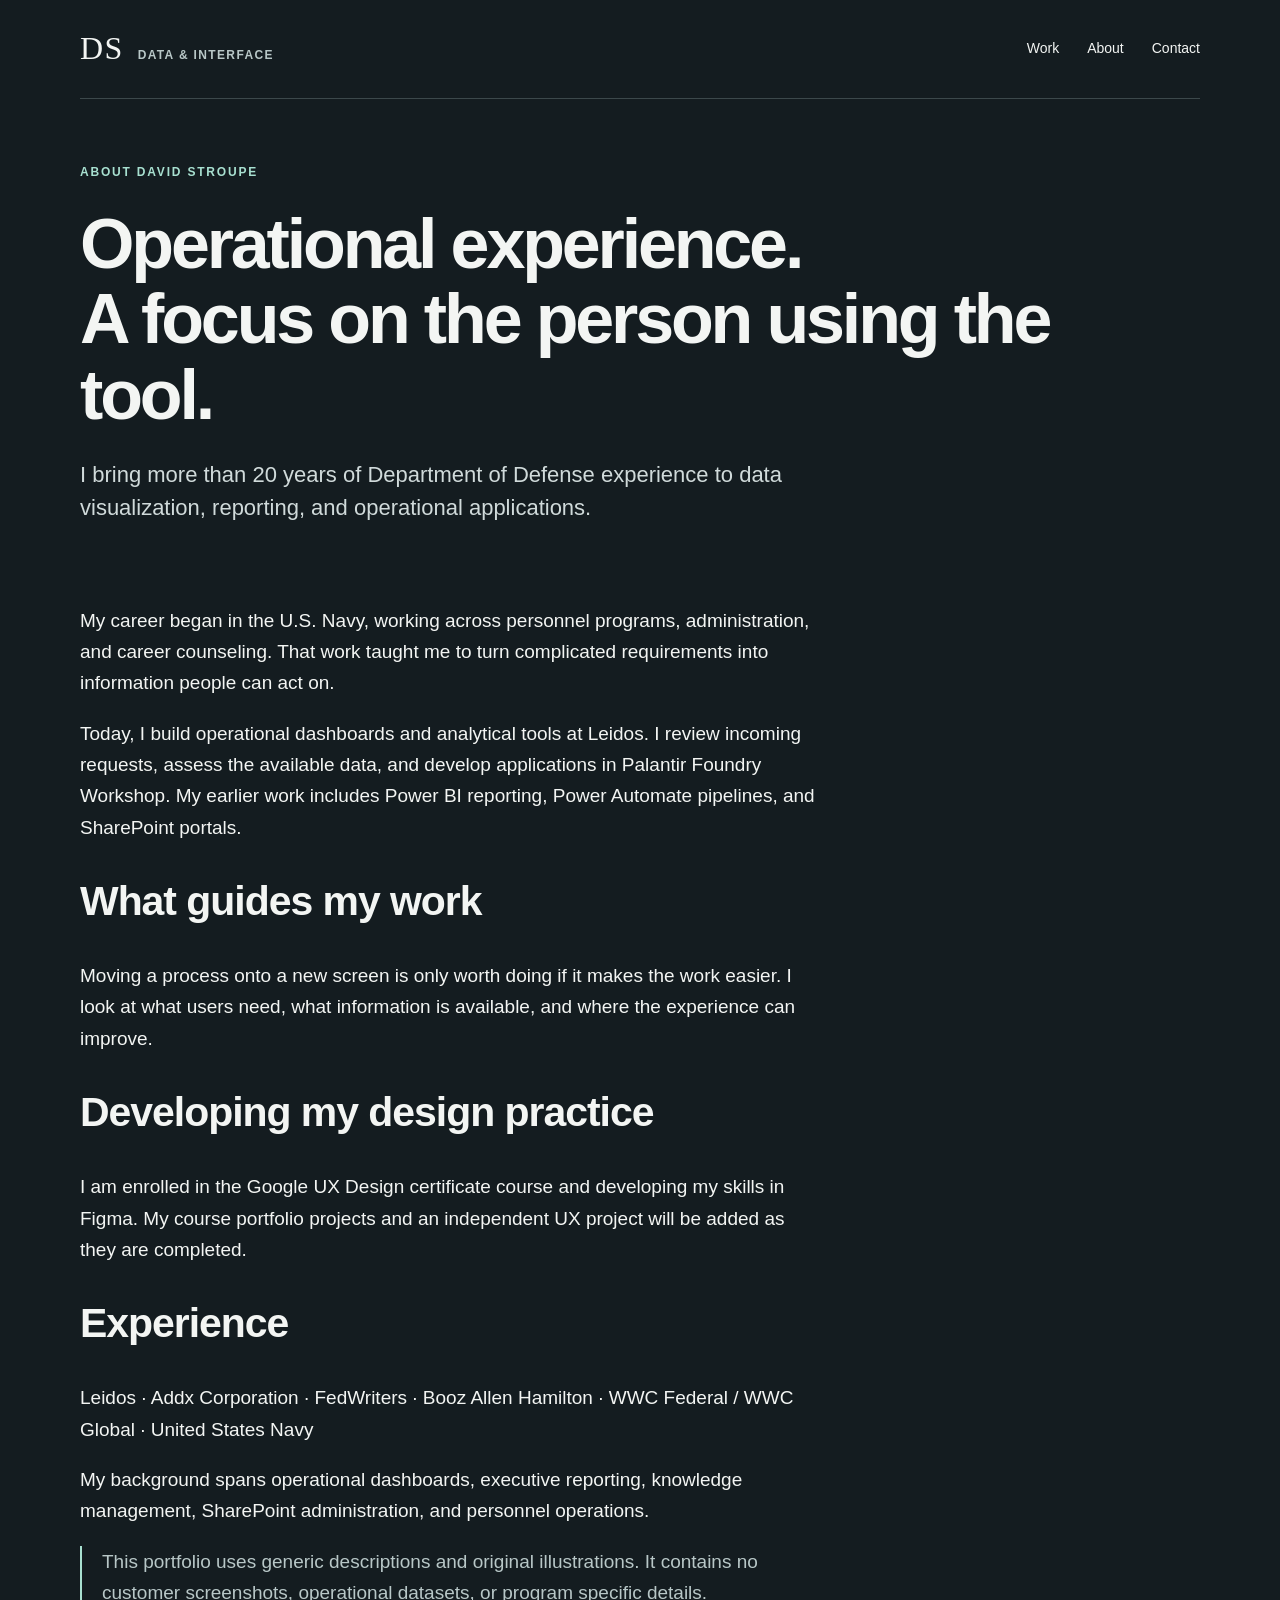
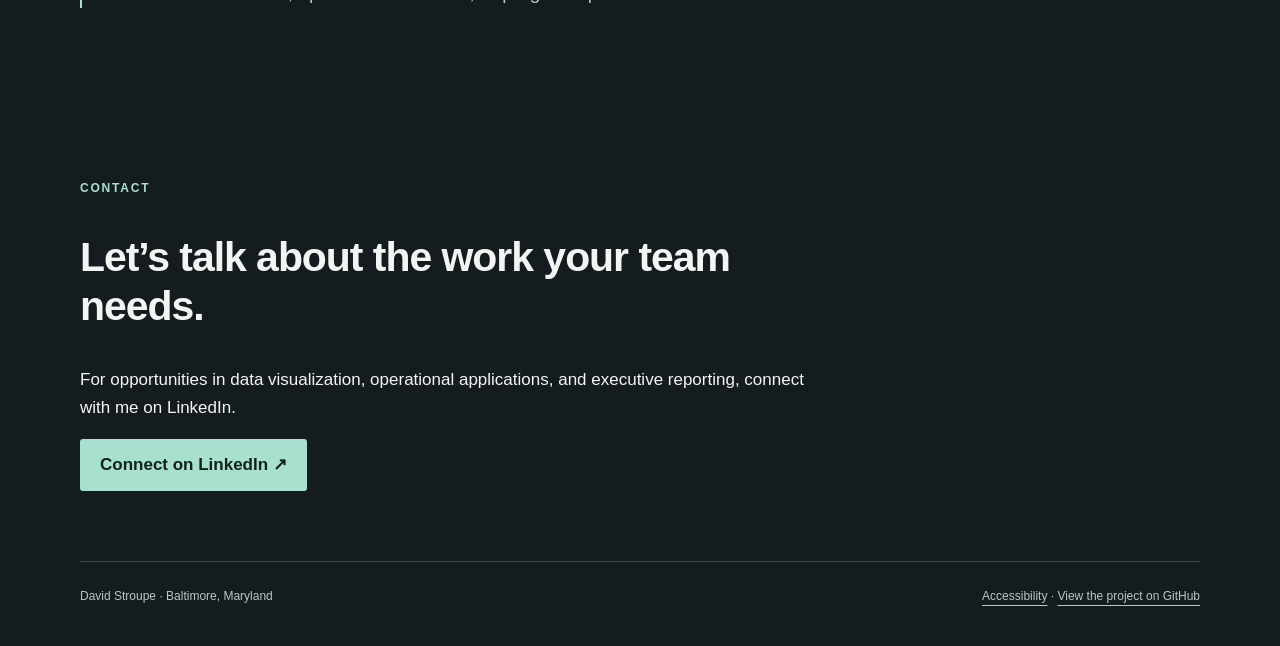
==== about.html @ ca9e8dee "Start the portfolio with case studies and design notes" ====
<!doctype html><html lang="en"><head><meta charset="utf-8"><meta name="viewport" content="width=device-width,initial-scale=1"><meta name="description" content="David Stroupe is a U.S. Navy veteran and data visualization analyst with more than 20 years of DoD experience."><meta name="theme-color" content="#141c20"><title>About | David Stroupe</title><link rel="stylesheet" href="style.css"></head><body><a class="skip" href="#main">Skip to content</a><div class="wrap"><header><a class="brand" href="index.html" aria-label="David Stroupe home"><b>DS</b><span>DATA & INTERFACE</span></a><nav aria-label="Main navigation"><a href="index.html#work">Work</a><a href="about.html">About</a><a href="#contact">Contact</a></nav></header><main id="main"><div class="intro"><p class="eyebrow">About David Stroupe</p><h1>Operational experience.<br>A focus on the person using the tool.</h1><p class="lead">I bring more than 20 years of Department of Defense experience to data visualization, reporting, and operational applications.</p></div><div class="text-page"><p>My career began in the U.S. Navy, working across personnel programs, administration, and career counseling. That work taught me to turn complicated requirements into information people can act on.</p><p>Today, I build operational dashboards and analytical tools at Leidos. I review incoming requests, assess the available data, and develop applications in Palantir Foundry Workshop. My earlier work includes Power BI reporting, Power Automate pipelines, and SharePoint portals.</p><h2>What guides my work</h2><p>Moving a process onto a new screen is only worth doing if it makes the work easier. I look at what users need, what information is available, and where the experience can improve.</p><h2>Developing my design practice</h2><p>I am enrolled in the Google UX Design certificate course and developing my skills in Figma. My course portfolio projects and an independent UX project will be added as they are completed.</p><h2>Experience</h2><p>Leidos · Addx Corporation · FedWriters · Booz Allen Hamilton · WWC Federal / WWC Global · United States Navy</p><p>My background spans operational dashboards, executive reporting, knowledge management, SharePoint administration, and personnel operations.</p><p class="note">This portfolio uses generic descriptions and original illustrations. It contains no customer screenshots, operational datasets, or program specific details.</p></div></main><section class="contact" id="contact" aria-labelledby="contact-title"><p class="eyebrow">Contact</p><h2 id="contact-title">Let’s talk about the work your team needs.</h2><p>For opportunities in data visualization, operational applications, and executive reporting, connect with me on LinkedIn.</p><a class="button" href="https://www.linkedin.com/in/david-stroupe/">Connect on LinkedIn ↗</a></section><footer><span>David Stroupe · Baltimore, Maryland</span><span><a href="accessibility.html">Accessibility</a> · <a href="https://github.com/dnstroupe/data-design-portfolio">View the project on GitHub</a></span></footer></div></body></html>
---- style.css ----
*{box-sizing:border-box}html{scroll-behavior:smooth}body{margin:0;background:#141c20;color:#f3f5f3;font:17px/1.65 Arial,Helvetica,sans-serif}a{color:inherit;text-underline-offset:5px}a:hover{color:#a8e0d0}a:focus-visible,button:focus-visible{outline:3px solid #a8e0d0;outline-offset:6px}.skip{position:absolute;top:-90px;background:#fff;color:#111;padding:12px;z-index:5}.skip:focus{top:0}.wrap{max-width:1200px;margin:auto;padding:0 40px}header{display:flex;justify-content:space-between;align-items:center;padding:30px 0;border-bottom:1px solid #3c484b}.brand{text-decoration:none;font-weight:700;letter-spacing:.08em}.brand b{font:32px Georgia,serif;margin-right:14px}.brand span{font-size:12px;color:#b8c7c7}nav{display:flex;gap:28px;font-size:14px}nav a{text-decoration:none}.eyebrow{color:#a8e0d0;font-size:12px;letter-spacing:.15em;text-transform:uppercase;font-weight:700}.intro{padding:52px 0 40px;max-width:980px}h1{font-size:clamp(40px,5.7vw,70px);line-height:1.08;letter-spacing:-.045em;font-weight:600;margin:24px 0}h2{font-size:clamp(28px,3.2vw,42px);line-height:1.2;letter-spacing:-.025em}h3{font-size:22px;line-height:1.3}p{max-width:740px}.lead{font-size:22px;color:#d0dada;line-height:1.5;max-width:790px}.meta{color:#b8c7c7;font-size:14px}.actions{display:flex;gap:26px;align-items:center;margin-top:30px;flex-wrap:wrap}.button{display:inline-block;padding:12px 20px;background:#a8e0d0;color:#11221e;text-decoration:none;font-weight:700;border-radius:3px}.button:hover{background:#d0f2e8;color:#11221e}.section{padding:65px 0;border-top:1px solid #3c484b}.section-head{display:flex;justify-content:space-between;gap:30px;align-items:baseline}.work-grid{display:grid;grid-template-columns:1fr 1fr;gap:48px 30px}.work{text-decoration:none;display:block}.work h3{margin:18px 0 8px}.work p{margin:8px 0;color:#b8c7c7}.work:hover h3{text-decoration:underline}.visual{background:#eaf0ee;color:#243c38;padding:26px;border-radius:6px;overflow:hidden;min-height:245px}.visual.large{padding:34px;min-height:330px}.vtop{display:flex;justify-content:space-between;gap:12px;border-bottom:1px solid #bccbc5;padding-bottom:16px;font-size:12px;letter-spacing:.08em;text-transform:uppercase}.board{display:grid;grid-template-columns:1.6fr 1fr;gap:20px;padding-top:20px}.panel{background:#fff;border:1px solid #ced9d4;padding:20px;border-radius:4px}.row{display:flex;justify-content:space-between;gap:15px;padding:13px 0;border-bottom:1px solid #d8e1dc;font-size:13px}.tag{font-size:12px;background:#d2e8df;color:#234c3c;padding:3px 8px;border-radius:3px;white-space:nowrap}.label{font-size:12px;color:#435f56}.bar{height:9px;background:#528f7d;margin:14px 0;border-radius:2px}.flow{display:flex;align-items:center;gap:9px;margin:42px 0}.step{flex:1;background:white;border:1px solid #b7cbc2;padding:17px 10px;text-align:center;font-size:13px}.caption{font-size:12px;color:#b8c7c7;margin:12px 0 0}.case-grid{display:grid;grid-template-columns:230px 1fr;gap:75px}.case-grid article section{margin:0 0 40px}.case-grid article h2{font-size:28px}.facts{font-size:14px;color:#b8c7c7}.facts dt{color:#a8e0d0;margin-top:22px;font-size:12px;text-transform:uppercase;letter-spacing:.08em}.facts dd{margin:5px 0}.quote{font-size:30px;line-height:1.4;max-width:900px}.contact{padding:70px 0}.contact h2{max-width:700px}footer{border-top:1px solid #3c484b;padding:25px 0 40px;font-size:12px;color:#b8c7c7;display:flex;justify-content:space-between;gap:20px}.text-page{max-width:850px;padding-bottom:70px}.text-page p{font-size:19px}.note{border-left:2px solid #a8e0d0;padding-left:20px;color:#b8c7c7}.indexline{display:flex;gap:25px;flex-wrap:wrap;color:#b8c7c7;font-size:14px;margin:25px 0}.about-columns{display:grid;grid-template-columns:1fr 1fr;gap:60px}@media(max-width:700px){.wrap{padding:0 22px}header{padding:22px 0;align-items:flex-start}.brand span{display:none}nav{gap:16px;font-size:13px}.intro{padding:50px 0 35px}.lead{font-size:19px}.work-grid,.case-grid,.about-columns{grid-template-columns:1fr;gap:30px}.section{padding:42px 0}.section-head{display:block}.visual,.visual.large{padding:16px;min-height:0}.board{grid-template-columns:1fr}.board .panel:last-child{display:block}.flow{flex-direction:column;align-items:stretch;margin:22px 0}.flow .arrow{transform:rotate(90deg);align-self:center}.facts{display:block}.facts dt{margin-top:0}.facts dd{margin-bottom:18px}footer{flex-direction:column}.quote{font-size:24px}}@media(prefers-reduced-motion:reduce){html{scroll-behavior:auto}}
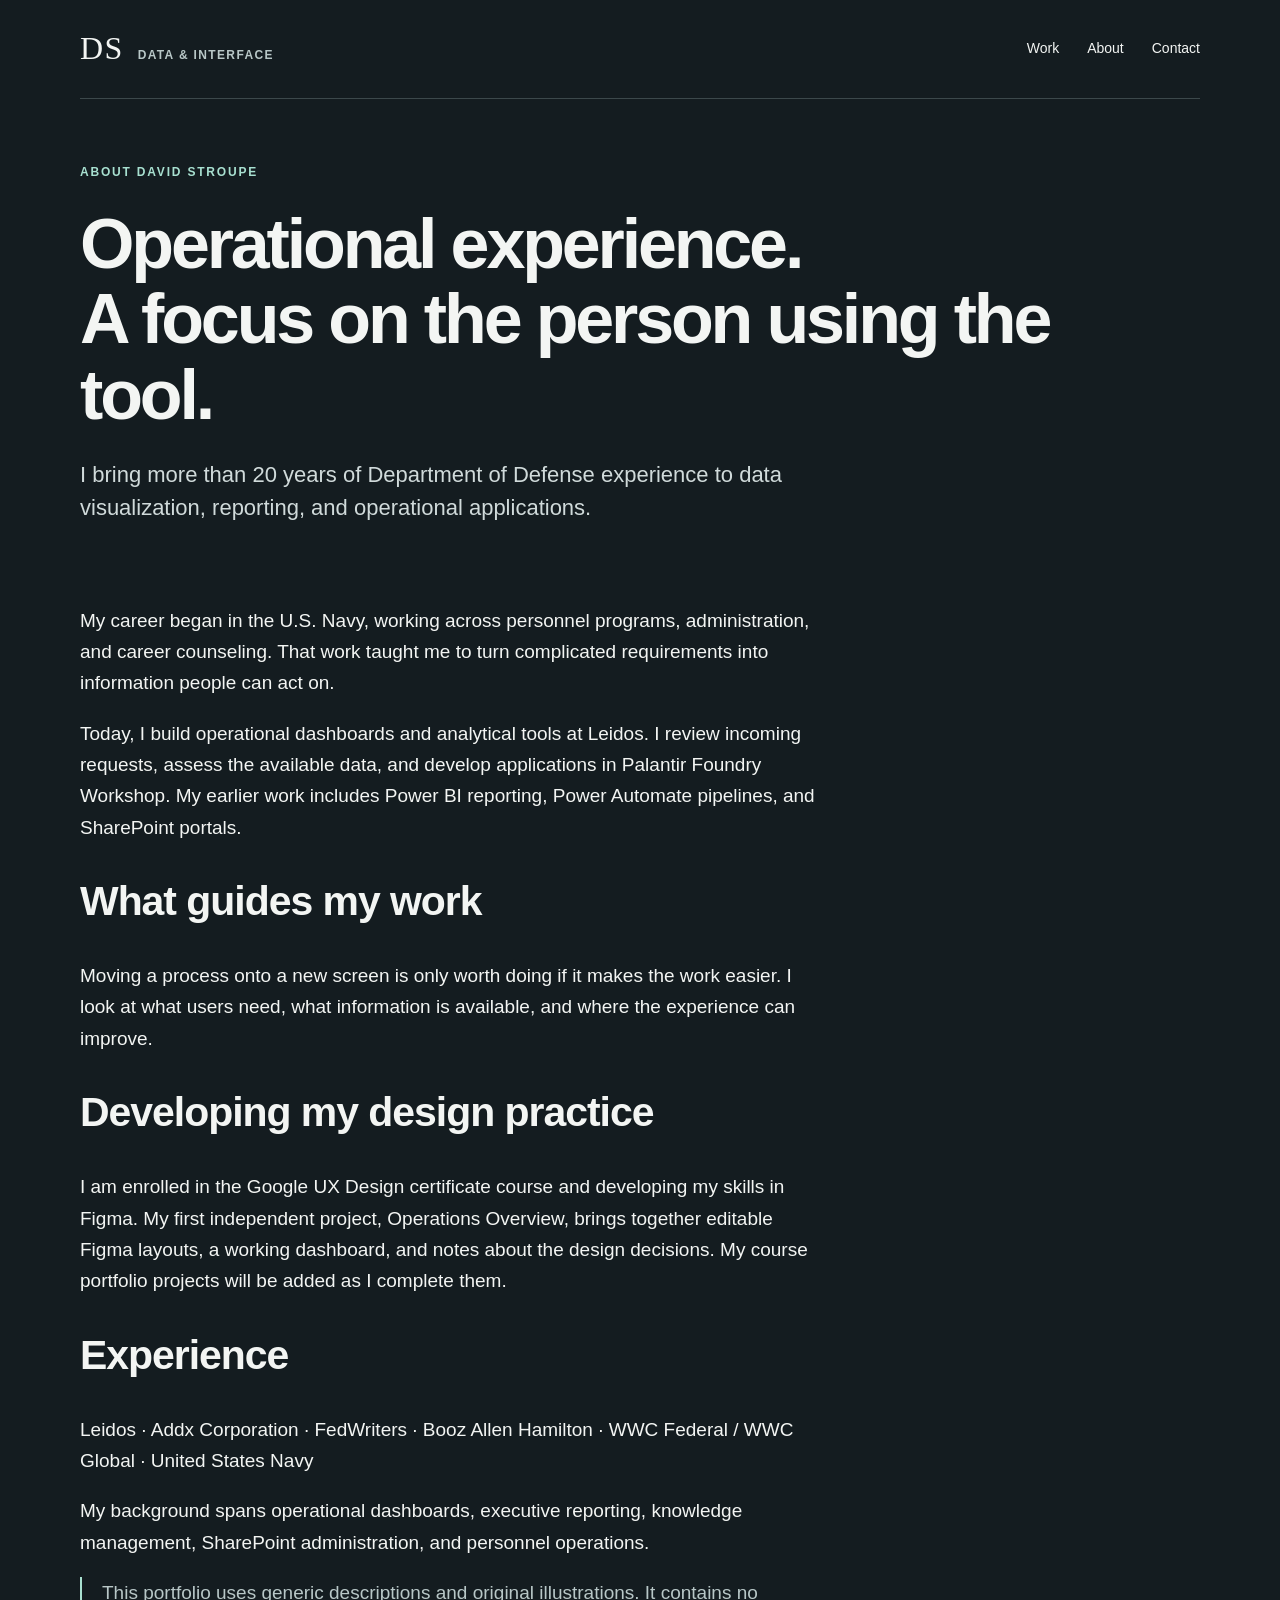
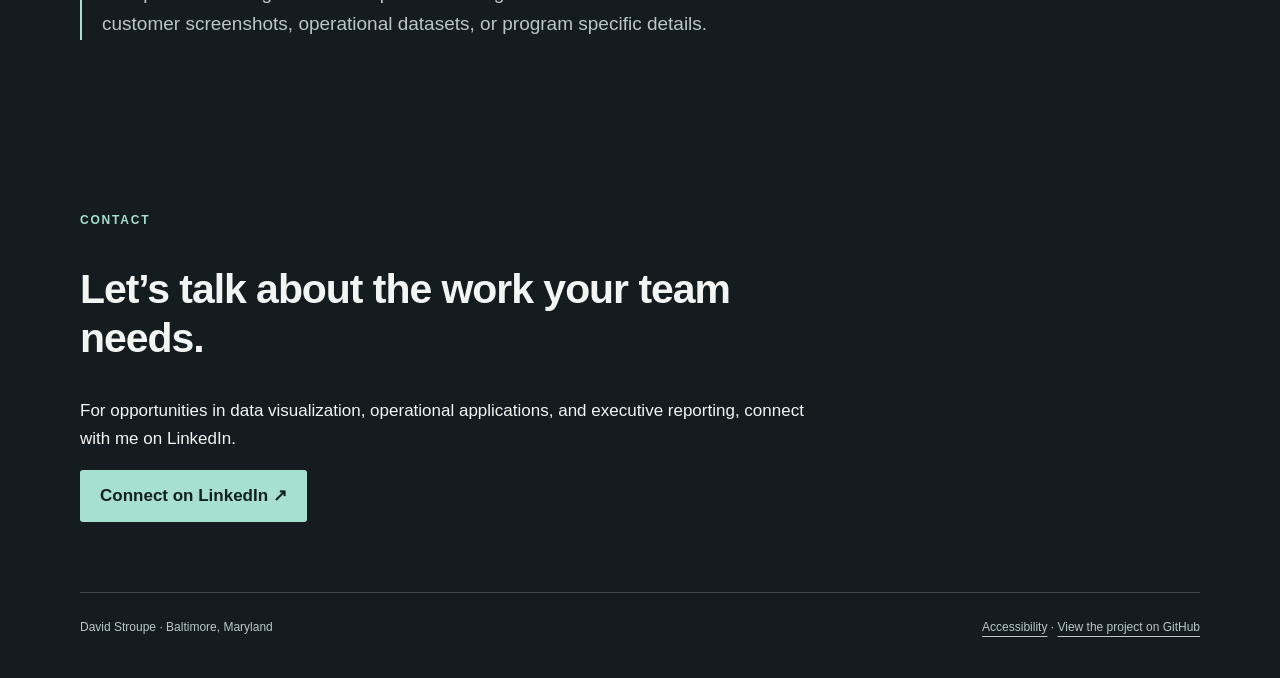
==== commit eaa62f24: "Feature Operations Overview in the portfolio" ====
--- a/about.html
+++ b/about.html
@@ -1 +1 @@
-<!doctype html><html lang="en"><head><meta charset="utf-8"><meta name="viewport" content="width=device-width,initial-scale=1"><meta name="description" content="David Stroupe is a U.S. Navy veteran and data visualization analyst with more than 20 years of DoD experience."><meta name="theme-color" content="#141c20"><title>About | David Stroupe</title><link rel="stylesheet" href="style.css"></head><body><a class="skip" href="#main">Skip to content</a><div class="wrap"><header><a class="brand" href="index.html" aria-label="David Stroupe home"><b>DS</b><span>DATA & INTERFACE</span></a><nav aria-label="Main navigation"><a href="index.html#work">Work</a><a href="about.html">About</a><a href="#contact">Contact</a></nav></header><main id="main"><div class="intro"><p class="eyebrow">About David Stroupe</p><h1>Operational experience.<br>A focus on the person using the tool.</h1><p class="lead">I bring more than 20 years of Department of Defense experience to data visualization, reporting, and operational applications.</p></div><div class="text-page"><p>My career began in the U.S. Navy, working across personnel programs, administration, and career counseling. That work taught me to turn complicated requirements into information people can act on.</p><p>Today, I build operational dashboards and analytical tools at Leidos. I review incoming requests, assess the available data, and develop applications in Palantir Foundry Workshop. My earlier work includes Power BI reporting, Power Automate pipelines, and SharePoint portals.</p><h2>What guides my work</h2><p>Moving a process onto a new screen is only worth doing if it makes the work easier. I look at what users need, what information is available, and where the experience can improve.</p><h2>Developing my design practice</h2><p>I am enrolled in the Google UX Design certificate course and developing my skills in Figma. My course portfolio projects and an independent UX project will be added as they are completed.</p><h2>Experience</h2><p>Leidos · Addx Corporation · FedWriters · Booz Allen Hamilton · WWC Federal / WWC Global · United States Navy</p><p>My background spans operational dashboards, executive reporting, knowledge management, SharePoint administration, and personnel operations.</p><p class="note">This portfolio uses generic descriptions and original illustrations. It contains no customer screenshots, operational datasets, or program specific details.</p></div></main><section class="contact" id="contact" aria-labelledby="contact-title"><p class="eyebrow">Contact</p><h2 id="contact-title">Let’s talk about the work your team needs.</h2><p>For opportunities in data visualization, operational applications, and executive reporting, connect with me on LinkedIn.</p><a class="button" href="https://www.linkedin.com/in/david-stroupe/">Connect on LinkedIn ↗</a></section><footer><span>David Stroupe · Baltimore, Maryland</span><span><a href="accessibility.html">Accessibility</a> · <a href="https://github.com/dnstroupe/data-design-portfolio">View the project on GitHub</a></span></footer></div></body></html>+<!doctype html><html lang="en"><head><meta charset="utf-8"><meta name="viewport" content="width=device-width,initial-scale=1"><meta name="description" content="David Stroupe is a U.S. Navy veteran and data visualization analyst with more than 20 years of DoD experience."><meta name="theme-color" content="#141c20"><title>About | David Stroupe</title><link rel="stylesheet" href="style.css"></head><body><a class="skip" href="#main">Skip to content</a><div class="wrap"><header><a class="brand" href="index.html" aria-label="David Stroupe home"><b>DS</b><span>DATA & INTERFACE</span></a><nav aria-label="Main navigation"><a href="index.html#work">Work</a><a href="about.html">About</a><a href="#contact">Contact</a></nav></header><main id="main"><div class="intro"><p class="eyebrow">About David Stroupe</p><h1>Operational experience.<br>A focus on the person using the tool.</h1><p class="lead">I bring more than 20 years of Department of Defense experience to data visualization, reporting, and operational applications.</p></div><div class="text-page"><p>My career began in the U.S. Navy, working across personnel programs, administration, and career counseling. That work taught me to turn complicated requirements into information people can act on.</p><p>Today, I build operational dashboards and analytical tools at Leidos. I review incoming requests, assess the available data, and develop applications in Palantir Foundry Workshop. My earlier work includes Power BI reporting, Power Automate pipelines, and SharePoint portals.</p><h2>What guides my work</h2><p>Moving a process onto a new screen is only worth doing if it makes the work easier. I look at what users need, what information is available, and where the experience can improve.</p><h2>Developing my design practice</h2><p>I am enrolled in the Google UX Design certificate course and developing my skills in Figma. My first independent project, Operations Overview, brings together editable Figma layouts, a working dashboard, and notes about the design decisions. My course portfolio projects will be added as I complete them.</p><h2>Experience</h2><p>Leidos · Addx Corporation · FedWriters · Booz Allen Hamilton · WWC Federal / WWC Global · United States Navy</p><p>My background spans operational dashboards, executive reporting, knowledge management, SharePoint administration, and personnel operations.</p><p class="note">This portfolio uses generic descriptions and original illustrations. It contains no customer screenshots, operational datasets, or program specific details.</p></div></main><section class="contact" id="contact" aria-labelledby="contact-title"><p class="eyebrow">Contact</p><h2 id="contact-title">Let’s talk about the work your team needs.</h2><p>For opportunities in data visualization, operational applications, and executive reporting, connect with me on LinkedIn.</p><a class="button" href="https://www.linkedin.com/in/david-stroupe/">Connect on LinkedIn ↗</a></section><footer><span>David Stroupe · Baltimore, Maryland</span><span><a href="accessibility.html">Accessibility</a> · <a href="https://github.com/dnstroupe/data-design-portfolio">View the project on GitHub</a></span></footer></div></body></html>
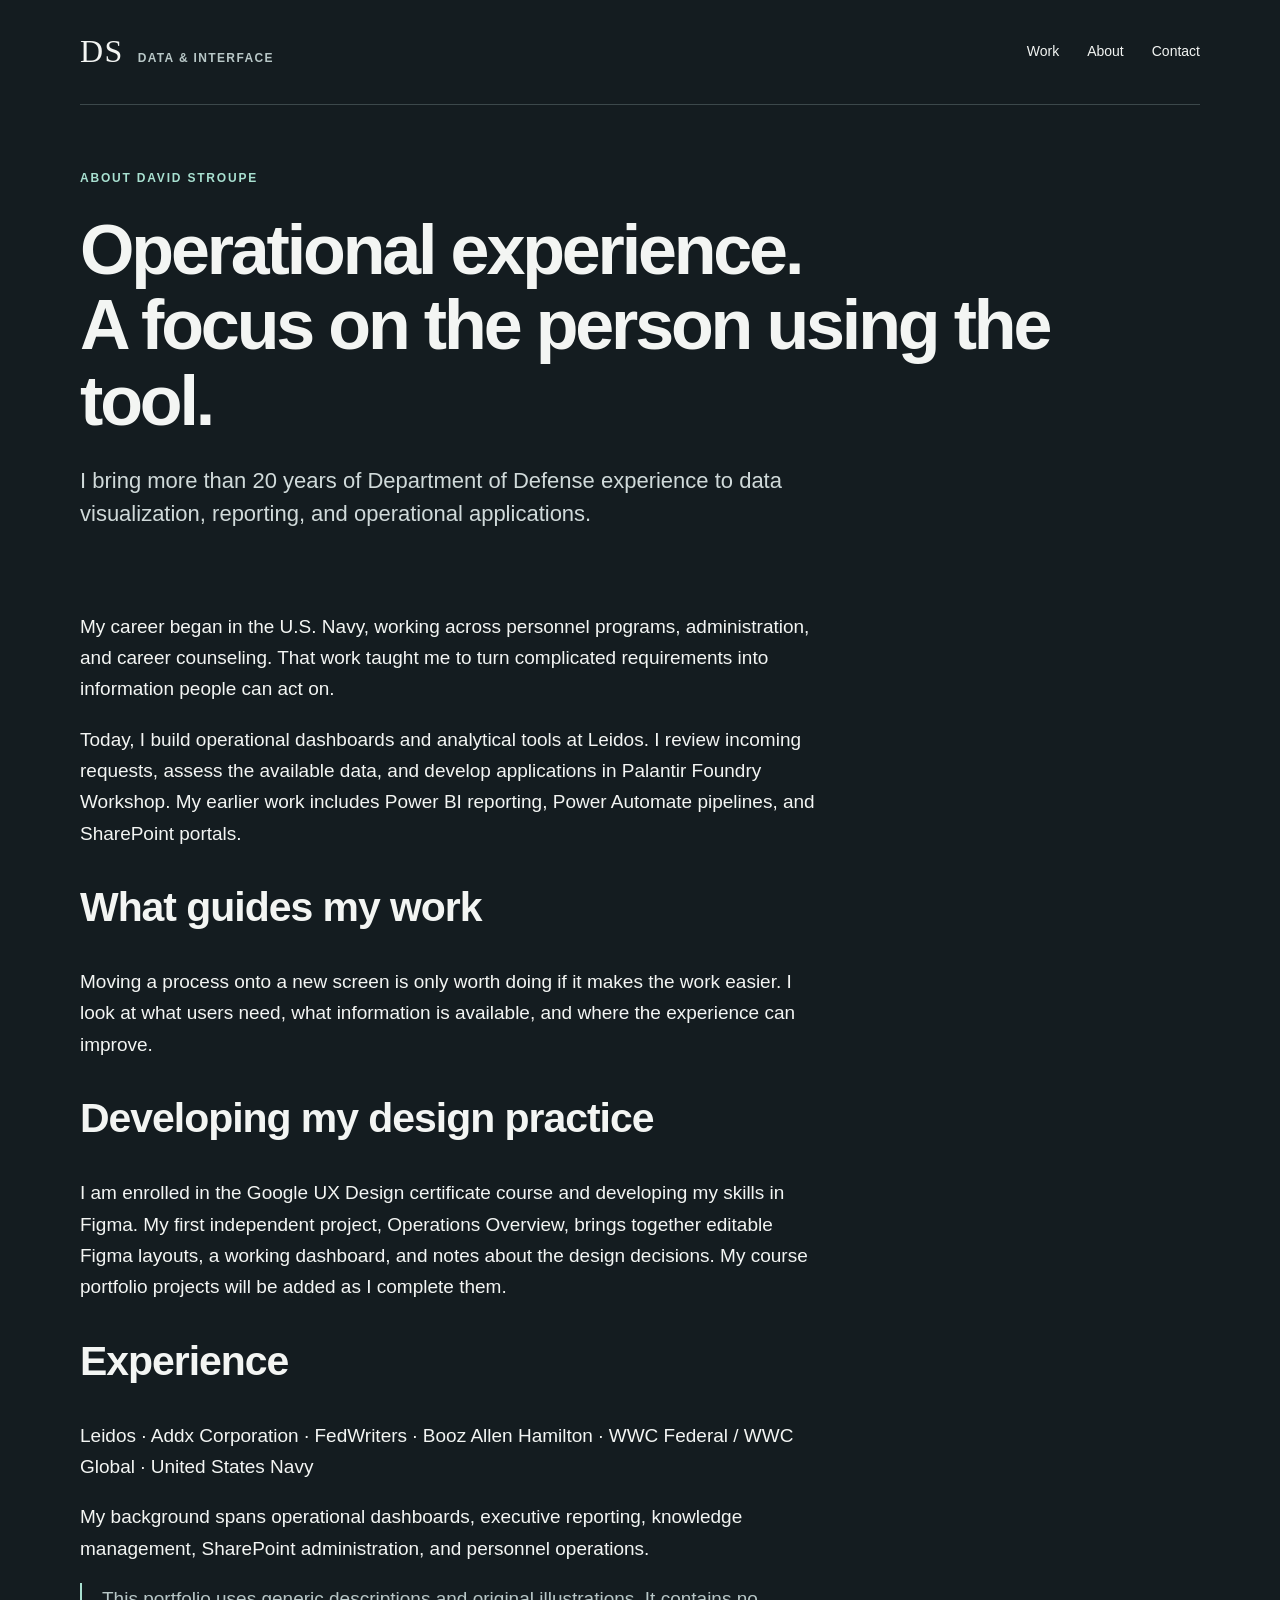
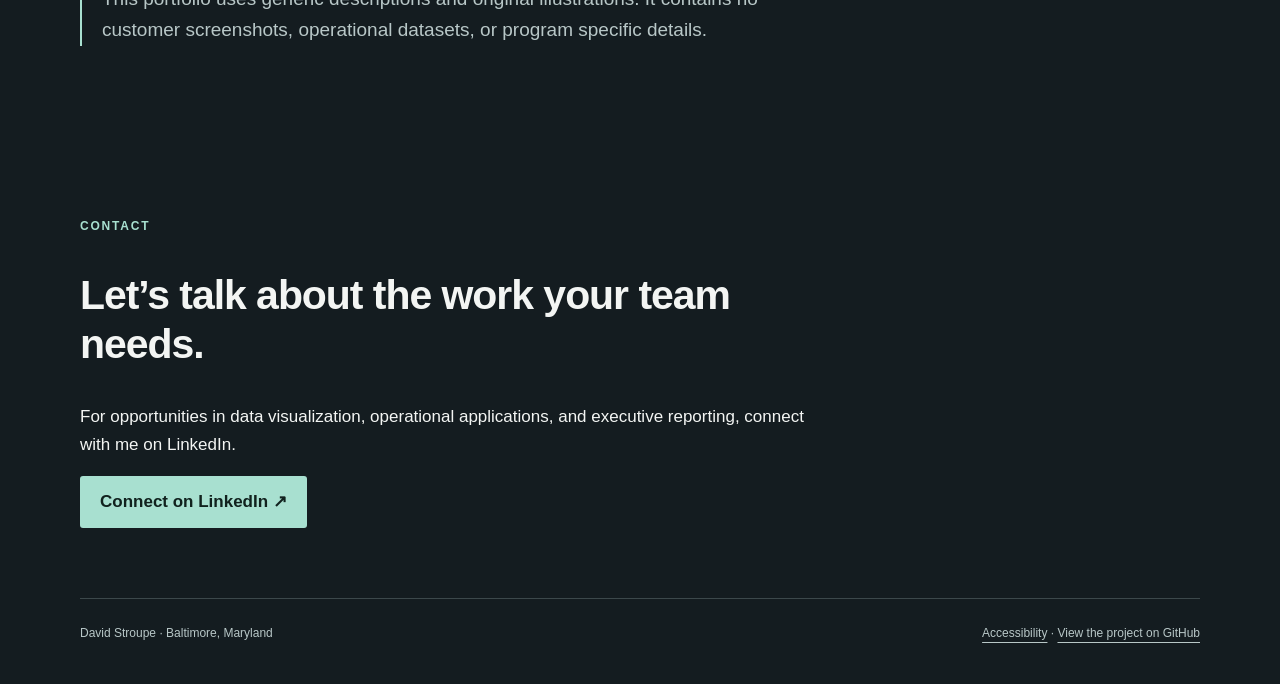
==== commit 05bb420b: "Strengthen focus and system contrast support" ====
--- a/about.html
+++ b/about.html
@@ -1 +1 @@
-<!doctype html><html lang="en"><head><meta charset="utf-8"><meta name="viewport" content="width=device-width,initial-scale=1"><meta name="description" content="David Stroupe is a U.S. Navy veteran and data visualization analyst with more than 20 years of DoD experience."><meta name="theme-color" content="#141c20"><title>About | David Stroupe</title><link rel="stylesheet" href="style.css"></head><body><a class="skip" href="#main">Skip to content</a><div class="wrap"><header><a class="brand" href="index.html" aria-label="David Stroupe home"><b>DS</b><span>DATA & INTERFACE</span></a><nav aria-label="Main navigation"><a href="index.html#work">Work</a><a href="about.html">About</a><a href="#contact">Contact</a></nav></header><main id="main"><div class="intro"><p class="eyebrow">About David Stroupe</p><h1>Operational experience.<br>A focus on the person using the tool.</h1><p class="lead">I bring more than 20 years of Department of Defense experience to data visualization, reporting, and operational applications.</p></div><div class="text-page"><p>My career began in the U.S. Navy, working across personnel programs, administration, and career counseling. That work taught me to turn complicated requirements into information people can act on.</p><p>Today, I build operational dashboards and analytical tools at Leidos. I review incoming requests, assess the available data, and develop applications in Palantir Foundry Workshop. My earlier work includes Power BI reporting, Power Automate pipelines, and SharePoint portals.</p><h2>What guides my work</h2><p>Moving a process onto a new screen is only worth doing if it makes the work easier. I look at what users need, what information is available, and where the experience can improve.</p><h2>Developing my design practice</h2><p>I am enrolled in the Google UX Design certificate course and developing my skills in Figma. My first independent project, Operations Overview, brings together editable Figma layouts, a working dashboard, and notes about the design decisions. My course portfolio projects will be added as I complete them.</p><h2>Experience</h2><p>Leidos · Addx Corporation · FedWriters · Booz Allen Hamilton · WWC Federal / WWC Global · United States Navy</p><p>My background spans operational dashboards, executive reporting, knowledge management, SharePoint administration, and personnel operations.</p><p class="note">This portfolio uses generic descriptions and original illustrations. It contains no customer screenshots, operational datasets, or program specific details.</p></div></main><section class="contact" id="contact" aria-labelledby="contact-title"><p class="eyebrow">Contact</p><h2 id="contact-title">Let’s talk about the work your team needs.</h2><p>For opportunities in data visualization, operational applications, and executive reporting, connect with me on LinkedIn.</p><a class="button" href="https://www.linkedin.com/in/david-stroupe/">Connect on LinkedIn ↗</a></section><footer><span>David Stroupe · Baltimore, Maryland</span><span><a href="accessibility.html">Accessibility</a> · <a href="https://github.com/dnstroupe/data-design-portfolio">View the project on GitHub</a></span></footer></div></body></html>+<!doctype html><html lang="en"><head><meta charset="utf-8"><meta name="viewport" content="width=device-width,initial-scale=1"><meta name="description" content="David Stroupe is a U.S. Navy veteran and data visualization analyst with more than 20 years of DoD experience."><meta name="theme-color" content="#141c20"><title>About | David Stroupe</title><link rel="stylesheet" href="style.css"></head><body><a class="skip" href="#main">Skip to content</a><div class="wrap"><header><a class="brand" href="index.html" aria-label="David Stroupe home"><b>DS</b><span>DATA & INTERFACE</span></a><nav aria-label="Main navigation"><a href="index.html#work">Work</a><a href="about.html">About</a><a href="#contact">Contact</a></nav></header><main id="main" tabindex="-1"><div class="intro"><p class="eyebrow">About David Stroupe</p><h1>Operational experience.<br>A focus on the person using the tool.</h1><p class="lead">I bring more than 20 years of Department of Defense experience to data visualization, reporting, and operational applications.</p></div><div class="text-page"><p>My career began in the U.S. Navy, working across personnel programs, administration, and career counseling. That work taught me to turn complicated requirements into information people can act on.</p><p>Today, I build operational dashboards and analytical tools at Leidos. I review incoming requests, assess the available data, and develop applications in Palantir Foundry Workshop. My earlier work includes Power BI reporting, Power Automate pipelines, and SharePoint portals.</p><h2>What guides my work</h2><p>Moving a process onto a new screen is only worth doing if it makes the work easier. I look at what users need, what information is available, and where the experience can improve.</p><h2>Developing my design practice</h2><p>I am enrolled in the Google UX Design certificate course and developing my skills in Figma. My first independent project, Operations Overview, brings together editable Figma layouts, a working dashboard, and notes about the design decisions. My course portfolio projects will be added as I complete them.</p><h2>Experience</h2><p>Leidos · Addx Corporation · FedWriters · Booz Allen Hamilton · WWC Federal / WWC Global · United States Navy</p><p>My background spans operational dashboards, executive reporting, knowledge management, SharePoint administration, and personnel operations.</p><p class="note">This portfolio uses generic descriptions and original illustrations. It contains no customer screenshots, operational datasets, or program specific details.</p></div></main><section class="contact" id="contact" aria-labelledby="contact-title"><p class="eyebrow">Contact</p><h2 id="contact-title">Let’s talk about the work your team needs.</h2><p>For opportunities in data visualization, operational applications, and executive reporting, connect with me on LinkedIn.</p><a class="button" href="https://www.linkedin.com/in/david-stroupe/">Connect on LinkedIn ↗</a></section><footer><span>David Stroupe · Baltimore, Maryland</span><span><a href="accessibility.html">Accessibility</a> · <a href="https://github.com/dnstroupe/data-design-portfolio">View the project on GitHub</a></span></footer></div></body></html>
--- a/style.css
+++ b/style.css
@@ -1 +1,2 @@
-*{box-sizing:border-box}html{scroll-behavior:smooth}body{margin:0;background:#141c20;color:#f3f5f3;font:17px/1.65 Arial,Helvetica,sans-serif}a{color:inherit;text-underline-offset:5px}a:hover{color:#a8e0d0}a:focus-visible,button:focus-visible{outline:3px solid #a8e0d0;outline-offset:6px}.skip{position:absolute;top:-90px;background:#fff;color:#111;padding:12px;z-index:5}.skip:focus{top:0}.wrap{max-width:1200px;margin:auto;padding:0 40px}header{display:flex;justify-content:space-between;align-items:center;padding:30px 0;border-bottom:1px solid #3c484b}.brand{text-decoration:none;font-weight:700;letter-spacing:.08em}.brand b{font:32px Georgia,serif;margin-right:14px}.brand span{font-size:12px;color:#b8c7c7}nav{display:flex;gap:28px;font-size:14px}nav a{text-decoration:none}.eyebrow{color:#a8e0d0;font-size:12px;letter-spacing:.15em;text-transform:uppercase;font-weight:700}.intro{padding:52px 0 40px;max-width:980px}h1{font-size:clamp(40px,5.7vw,70px);line-height:1.08;letter-spacing:-.045em;font-weight:600;margin:24px 0}h2{font-size:clamp(28px,3.2vw,42px);line-height:1.2;letter-spacing:-.025em}h3{font-size:22px;line-height:1.3}p{max-width:740px}.lead{font-size:22px;color:#d0dada;line-height:1.5;max-width:790px}.meta{color:#b8c7c7;font-size:14px}.actions{display:flex;gap:26px;align-items:center;margin-top:30px;flex-wrap:wrap}.button{display:inline-block;padding:12px 20px;background:#a8e0d0;color:#11221e;text-decoration:none;font-weight:700;border-radius:3px}.button:hover{background:#d0f2e8;color:#11221e}.section{padding:65px 0;border-top:1px solid #3c484b}.section-head{display:flex;justify-content:space-between;gap:30px;align-items:baseline}.work-grid{display:grid;grid-template-columns:1fr 1fr;gap:48px 30px}.work{text-decoration:none;display:block}.work h3{margin:18px 0 8px}.work p{margin:8px 0;color:#b8c7c7}.work:hover h3{text-decoration:underline}.visual{background:#eaf0ee;color:#243c38;padding:26px;border-radius:6px;overflow:hidden;min-height:245px}.visual.large{padding:34px;min-height:330px}.vtop{display:flex;justify-content:space-between;gap:12px;border-bottom:1px solid #bccbc5;padding-bottom:16px;font-size:12px;letter-spacing:.08em;text-transform:uppercase}.board{display:grid;grid-template-columns:1.6fr 1fr;gap:20px;padding-top:20px}.panel{background:#fff;border:1px solid #ced9d4;padding:20px;border-radius:4px}.row{display:flex;justify-content:space-between;gap:15px;padding:13px 0;border-bottom:1px solid #d8e1dc;font-size:13px}.tag{font-size:12px;background:#d2e8df;color:#234c3c;padding:3px 8px;border-radius:3px;white-space:nowrap}.label{font-size:12px;color:#435f56}.bar{height:9px;background:#528f7d;margin:14px 0;border-radius:2px}.flow{display:flex;align-items:center;gap:9px;margin:42px 0}.step{flex:1;background:white;border:1px solid #b7cbc2;padding:17px 10px;text-align:center;font-size:13px}.caption{font-size:12px;color:#b8c7c7;margin:12px 0 0}.case-grid{display:grid;grid-template-columns:230px 1fr;gap:75px}.case-grid article section{margin:0 0 40px}.case-grid article h2{font-size:28px}.facts{font-size:14px;color:#b8c7c7}.facts dt{color:#a8e0d0;margin-top:22px;font-size:12px;text-transform:uppercase;letter-spacing:.08em}.facts dd{margin:5px 0}.quote{font-size:30px;line-height:1.4;max-width:900px}.contact{padding:70px 0}.contact h2{max-width:700px}footer{border-top:1px solid #3c484b;padding:25px 0 40px;font-size:12px;color:#b8c7c7;display:flex;justify-content:space-between;gap:20px}.text-page{max-width:850px;padding-bottom:70px}.text-page p{font-size:19px}.note{border-left:2px solid #a8e0d0;padding-left:20px;color:#b8c7c7}.indexline{display:flex;gap:25px;flex-wrap:wrap;color:#b8c7c7;font-size:14px;margin:25px 0}.about-columns{display:grid;grid-template-columns:1fr 1fr;gap:60px}@media(max-width:700px){.wrap{padding:0 22px}header{padding:22px 0;align-items:flex-start}.brand span{display:none}nav{gap:16px;font-size:13px}.intro{padding:50px 0 35px}.lead{font-size:19px}.work-grid,.case-grid,.about-columns{grid-template-columns:1fr;gap:30px}.section{padding:42px 0}.section-head{display:block}.visual,.visual.large{padding:16px;min-height:0}.board{grid-template-columns:1fr}.board .panel:last-child{display:block}.flow{flex-direction:column;align-items:stretch;margin:22px 0}.flow .arrow{transform:rotate(90deg);align-self:center}.facts{display:block}.facts dt{margin-top:0}.facts dd{margin-bottom:18px}footer{flex-direction:column}.quote{font-size:24px}}@media(prefers-reduced-motion:reduce){html{scroll-behavior:auto}}+*{box-sizing:border-box}html{scroll-behavior:smooth}body{margin:0;background:#141c20;color:#f3f5f3;font:17px/1.65 Arial,Helvetica,sans-serif}a{color:inherit;text-underline-offset:5px}a:hover{color:#a8e0d0}a:focus-visible,button:focus-visible{outline:3px solid #a8e0d0;outline-offset:6px}.skip{position:absolute;top:-90px;background:#fff;color:#111;padding:12px;z-index:5}.skip:focus{top:0}.wrap{max-width:1200px;margin:auto;padding:0 40px}header{display:flex;justify-content:space-between;align-items:center;padding:30px 0;border-bottom:1px solid #3c484b}.brand{text-decoration:none;font-weight:700;letter-spacing:.08em}.brand b{font:32px Georgia,serif;margin-right:14px}.brand span{font-size:12px;color:#b8c7c7}nav{display:flex;gap:28px;font-size:14px}nav a{text-decoration:none;display:inline-flex;align-items:center;min-height:44px}.eyebrow{color:#a8e0d0;font-size:12px;letter-spacing:.15em;text-transform:uppercase;font-weight:700}.intro{padding:52px 0 40px;max-width:980px}h1{font-size:clamp(40px,5.7vw,70px);line-height:1.08;letter-spacing:-.045em;font-weight:600;margin:24px 0}h2{font-size:clamp(28px,3.2vw,42px);line-height:1.2;letter-spacing:-.025em}h3{font-size:22px;line-height:1.3}p{max-width:740px}.lead{font-size:22px;color:#d0dada;line-height:1.5;max-width:790px}.meta{color:#b8c7c7;font-size:14px}.actions{display:flex;gap:26px;align-items:center;margin-top:30px;flex-wrap:wrap}.button{display:inline-block;padding:12px 20px;background:#a8e0d0;color:#11221e;text-decoration:none;font-weight:700;border-radius:3px}.button:hover{background:#d0f2e8;color:#11221e}.section{padding:65px 0;border-top:1px solid #3c484b}.section-head{display:flex;justify-content:space-between;gap:30px;align-items:baseline}.work-grid{display:grid;grid-template-columns:1fr 1fr;gap:48px 30px}.work{text-decoration:none;display:block}.work h3{margin:18px 0 8px}.work p{margin:8px 0;color:#b8c7c7}.work:hover h3{text-decoration:underline}.visual{background:#eaf0ee;color:#243c38;padding:26px;border-radius:6px;overflow:hidden;min-height:245px}.visual.large{padding:34px;min-height:330px}.vtop{display:flex;justify-content:space-between;gap:12px;border-bottom:1px solid #bccbc5;padding-bottom:16px;font-size:12px;letter-spacing:.08em;text-transform:uppercase}.board{display:grid;grid-template-columns:1.6fr 1fr;gap:20px;padding-top:20px}.panel{background:#fff;border:1px solid #ced9d4;padding:20px;border-radius:4px}.row{display:flex;justify-content:space-between;gap:15px;padding:13px 0;border-bottom:1px solid #d8e1dc;font-size:13px}.tag{font-size:12px;background:#d2e8df;color:#234c3c;padding:3px 8px;border-radius:3px;white-space:nowrap}.label{font-size:12px;color:#435f56}.bar{height:9px;background:#528f7d;margin:14px 0;border-radius:2px}.flow{display:flex;align-items:center;gap:9px;margin:42px 0}.step{flex:1;background:white;border:1px solid #b7cbc2;padding:17px 10px;text-align:center;font-size:13px}.caption{font-size:12px;color:#b8c7c7;margin:12px 0 0}.case-grid{display:grid;grid-template-columns:230px 1fr;gap:75px}.case-grid article section{margin:0 0 40px}.case-grid article h2{font-size:28px}.facts{font-size:14px;color:#b8c7c7}.facts dt{color:#a8e0d0;margin-top:22px;font-size:12px;text-transform:uppercase;letter-spacing:.08em}.facts dd{margin:5px 0}.quote{font-size:30px;line-height:1.4;max-width:900px}.contact{padding:70px 0}.contact h2{max-width:700px}footer{border-top:1px solid #3c484b;padding:25px 0 40px;font-size:12px;color:#b8c7c7;display:flex;justify-content:space-between;gap:20px}.text-page{max-width:850px;padding-bottom:70px}.text-page p{font-size:19px}.note{border-left:2px solid #a8e0d0;padding-left:20px;color:#b8c7c7}.indexline{display:flex;gap:25px;flex-wrap:wrap;color:#b8c7c7;font-size:14px;margin:25px 0}.about-columns{display:grid;grid-template-columns:1fr 1fr;gap:60px}@media(max-width:700px){.wrap{padding:0 22px}header{padding:22px 0;align-items:flex-start}.brand span{display:none}nav{gap:16px;font-size:13px}.intro{padding:50px 0 35px}.lead{font-size:19px}.work-grid,.case-grid,.about-columns{grid-template-columns:1fr;gap:30px}.section{padding:42px 0}.section-head{display:block}.visual,.visual.large{padding:16px;min-height:0}.board{grid-template-columns:1fr}.board .panel:last-child{display:block}.flow{flex-direction:column;align-items:stretch;margin:22px 0}.flow .arrow{transform:rotate(90deg);align-self:center}.facts{display:block}.facts dt{margin-top:0}.facts dd{margin-bottom:18px}footer{flex-direction:column}.quote{font-size:24px}}@media(prefers-reduced-motion:reduce){html{scroll-behavior:auto}}
+main:focus{outline:none}a{scroll-margin-block:24px}.text-page,.case-grid article{overflow-wrap:anywhere}@media(forced-colors:active){a:focus-visible{outline:3px solid Highlight}.button{border:2px solid ButtonText}.visual,.panel{border:1px solid CanvasText}}
